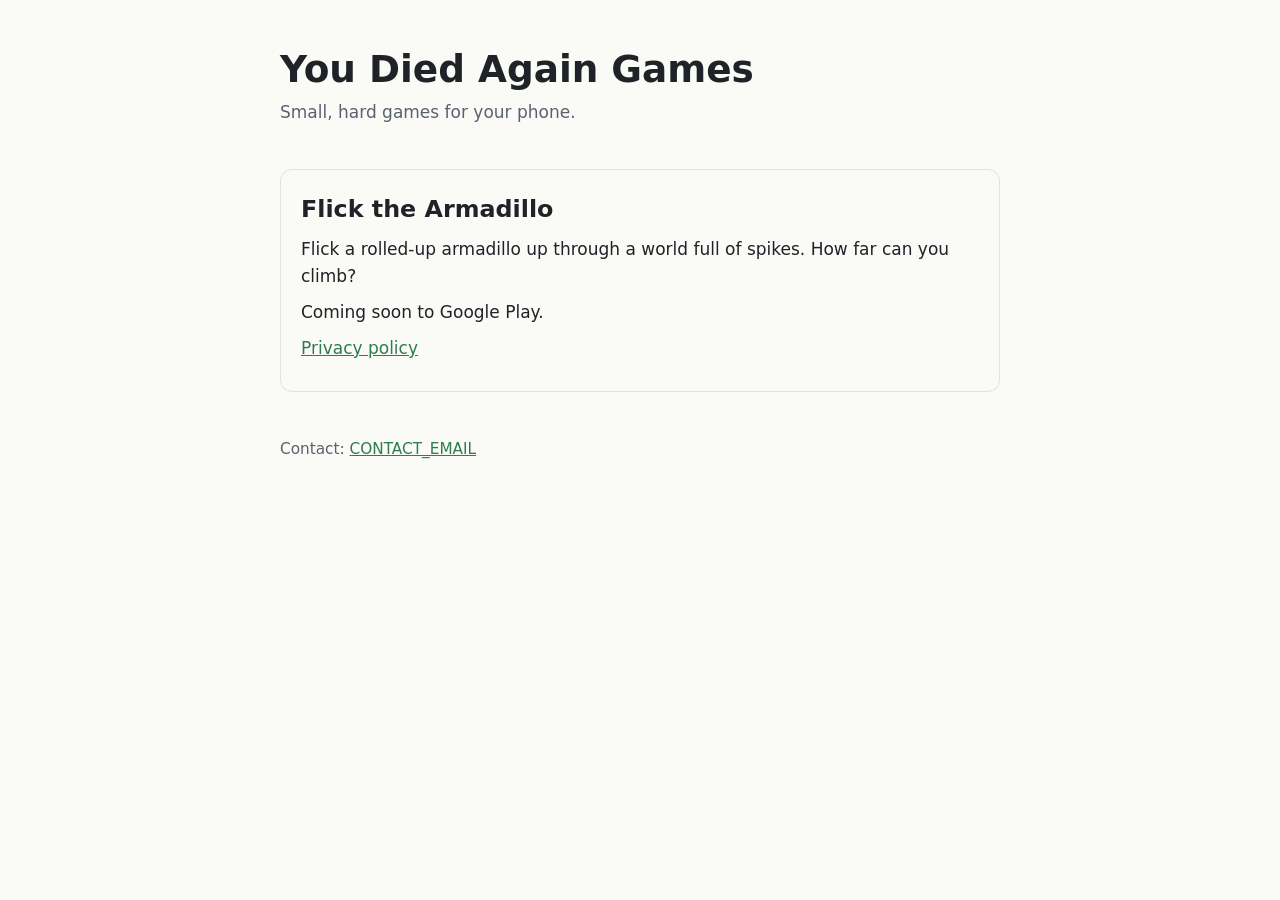
==== index.html @ 6302edcc "Add files via upload" ====
<!doctype html>
<html lang="en-GB">
<head>
<meta charset="utf-8">
<meta name="viewport" content="width=device-width, initial-scale=1">
<title>You Died Again Games</title>
<style>
  :root { --bg: #fafaf7; --text: #1f2328; --muted: #5a6270; --accent: #2f7d4f; --line: #e3e3dc; }
  @media (prefers-color-scheme: dark) {
    :root { --bg: #15181d; --text: #e6e8eb; --muted: #a0a8b4; --accent: #6cc58f; --line: #2a2f37; }
  }
  body { margin: 0; background: var(--bg); color: var(--text); font: 17px/1.6 system-ui, -apple-system, "Segoe UI", Roboto, sans-serif; }
  main { max-width: 720px; margin: 0 auto; padding: 48px 16px 64px; }
  h1 { font-size: 2.2em; line-height: 1.15; margin: 0 0 8px; }
  h2 { font-size: 1.4em; margin: 0 0 4px; }
  .tagline { color: var(--muted); margin: 0 0 2.5em; }
  .game { border: 1px solid var(--line); border-radius: 12px; padding: 20px; }
  .game p { margin: 0.5em 0; }
  a { color: var(--accent); }
  footer { margin-top: 3em; color: var(--muted); font-size: 0.9em; }
</style>
</head>
<body>
<main>
<h1>You Died Again Games</h1>
<p class="tagline">Small, hard games for your phone.</p>

<section class="game">
  <h2>Flick the Armadillo</h2>
  <p>Flick a rolled-up armadillo up through a world full of spikes. How far can you climb?</p>
  <p>Coming soon to Google Play.</p>
  <p><a href="privacy.html">Privacy policy</a></p>
</section>

<footer>Contact: <a href="mailto:CONTACT_EMAIL">CONTACT_EMAIL</a></footer>
</main>
</body>
</html>
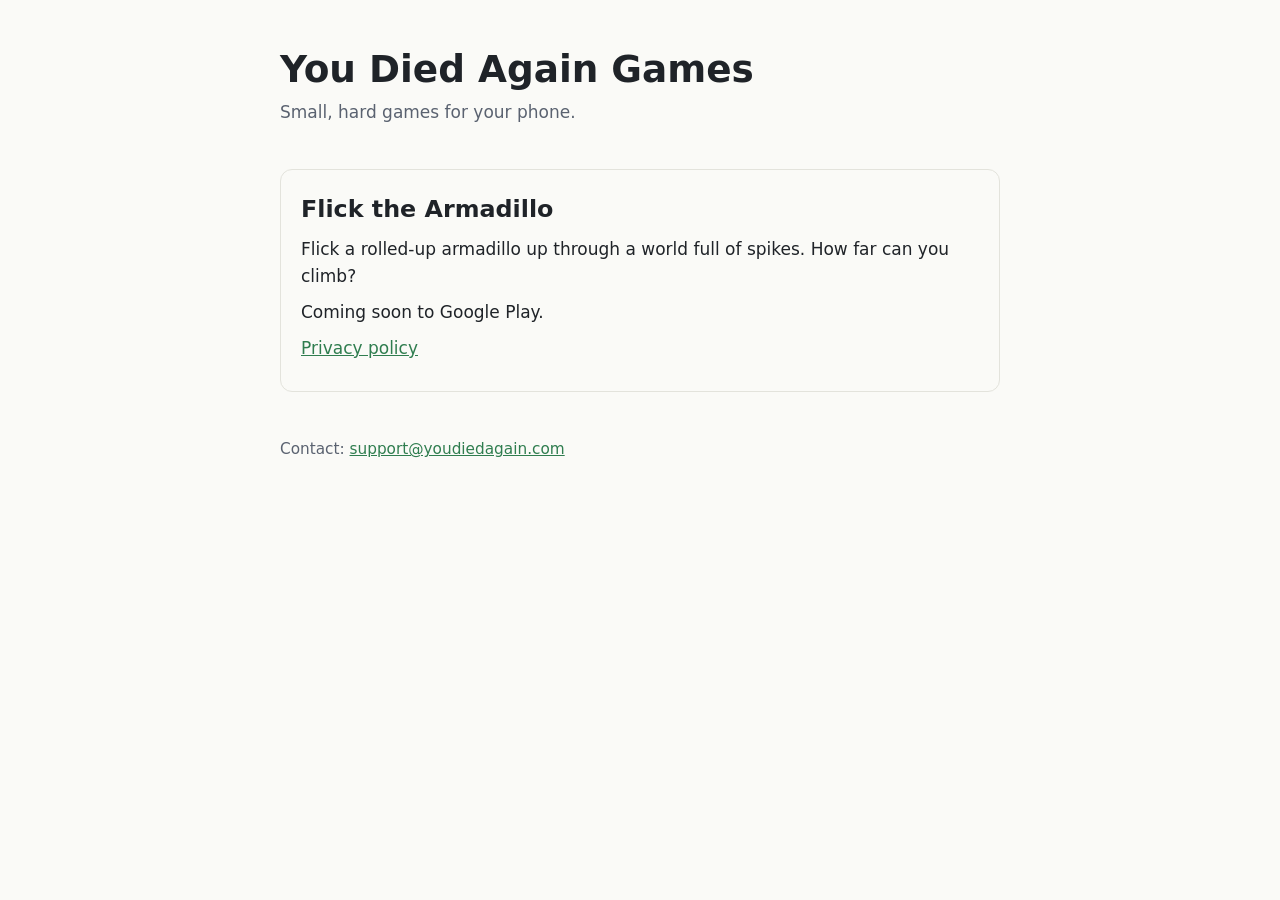
==== commit 24020a30: "Add files via upload" ====
--- a/index.html
+++ b/index.html
@@ -32,7 +32,7 @@
   <p><a href="privacy.html">Privacy policy</a></p>
 </section>
 
-<footer>Contact: <a href="mailto:CONTACT_EMAIL">CONTACT_EMAIL</a></footer>
+<footer>Contact: <a href="mailto:support@youdiedagain.com">support@youdiedagain.com</a></footer>
 </main>
 </body>
 </html>
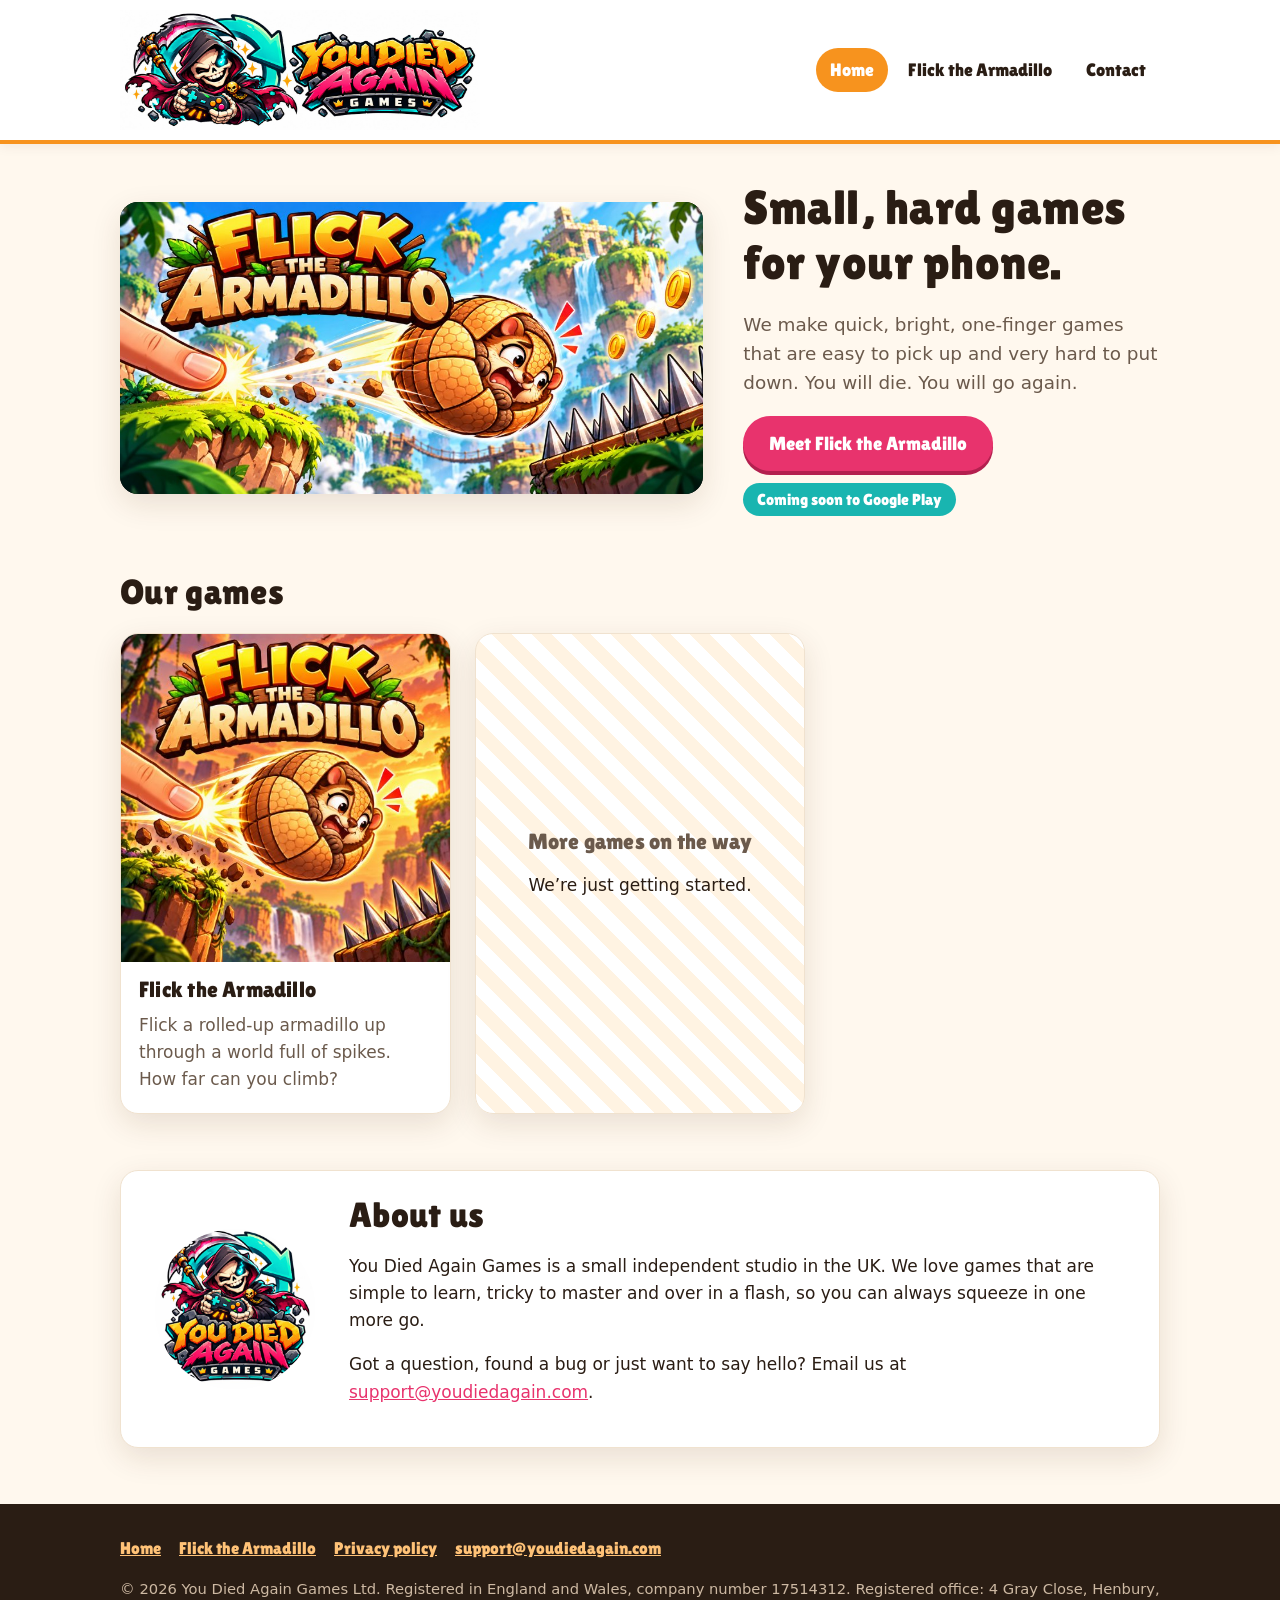
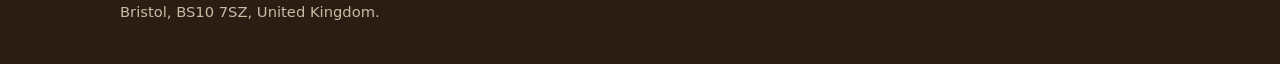
==== commit f21d378b: "Add files via upload" ====
--- a/index.html
+++ b/index.html
@@ -3,36 +3,92 @@
 <head>
 <meta charset="utf-8">
 <meta name="viewport" content="width=device-width, initial-scale=1">
-<title>You Died Again Games</title>
-<style>
-  :root { --bg: #fafaf7; --text: #1f2328; --muted: #5a6270; --accent: #2f7d4f; --line: #e3e3dc; }
-  @media (prefers-color-scheme: dark) {
-    :root { --bg: #15181d; --text: #e6e8eb; --muted: #a0a8b4; --accent: #6cc58f; --line: #2a2f37; }
-  }
-  body { margin: 0; background: var(--bg); color: var(--text); font: 17px/1.6 system-ui, -apple-system, "Segoe UI", Roboto, sans-serif; }
-  main { max-width: 720px; margin: 0 auto; padding: 48px 16px 64px; }
-  h1 { font-size: 2.2em; line-height: 1.15; margin: 0 0 8px; }
-  h2 { font-size: 1.4em; margin: 0 0 4px; }
-  .tagline { color: var(--muted); margin: 0 0 2.5em; }
-  .game { border: 1px solid var(--line); border-radius: 12px; padding: 20px; }
-  .game p { margin: 0.5em 0; }
-  a { color: var(--accent); }
-  footer { margin-top: 3em; color: var(--muted); font-size: 0.9em; }
-</style>
+<title>You Died Again Games – small, hard games for your phone</title>
+<meta name="description" content="You Died Again Games is a small independent UK studio making quick, bright, one-finger mobile games. Our first game, Flick the Armadillo, is coming soon to Google Play.">
+<link rel="icon" type="image/png" href="assets/img/favicon-64.png">
+<link rel="apple-touch-icon" href="assets/img/apple-touch-icon.png">
+<link rel="stylesheet" href="assets/styles.css">
+<meta property="og:type" content="website">
+<meta property="og:title" content="You Died Again Games">
+<meta property="og:description" content="Small, hard games for your phone. Our first game, Flick the Armadillo, is coming soon.">
+<meta property="og:image" content="https://youdiedagain.com/assets/img/flick-banner-1.jpg">
+<meta property="og:url" content="https://youdiedagain.com/">
+<meta name="twitter:card" content="summary_large_image">
 </head>
 <body>
+
+<header class="site-header">
+  <div class="wrap">
+    <a class="brand" href="index.html"><img src="assets/img/logo-wide.jpg" alt="You Died Again Games" width="1200" height="400"></a>
+    <nav class="nav" aria-label="Main">
+      <a href="index.html" aria-current="page">Home</a>
+      <a href="flick-the-armadillo/">Flick the Armadillo</a>
+      <a href="mailto:support@youdiedagain.com">Contact</a>
+    </nav>
+  </div>
+</header>
+
 <main>
-<h1>You Died Again Games</h1>
-<p class="tagline">Small, hard games for your phone.</p>
+  <div class="wrap">
 
-<section class="game">
-  <h2>Flick the Armadillo</h2>
-  <p>Flick a rolled-up armadillo up through a world full of spikes. How far can you climb?</p>
-  <p>Coming soon to Google Play.</p>
-  <p><a href="privacy.html">Privacy policy</a></p>
-</section>
+    <section class="hero">
+      <a class="hero-image" href="flick-the-armadillo/">
+        <img src="assets/img/flick-banner-1.jpg" alt="Flick the Armadillo: a rolled-up armadillo flicked through the air towards a row of spikes" width="1024" height="512">
+      </a>
+      <div class="hero-text">
+        <h1>Small, hard games for your phone.</h1>
+        <p>We make quick, bright, one-finger games that are easy to pick up and very hard to put down. You will die. You will go again.</p>
+        <div class="hero-actions">
+          <a class="btn" href="flick-the-armadillo/">Meet Flick the Armadillo</a>
+          <span class="pill">Coming soon to Google Play</span>
+        </div>
+      </div>
+    </section>
 
-<footer>Contact: <a href="mailto:support@youdiedagain.com">support@youdiedagain.com</a></footer>
+    <section class="section" id="games">
+      <h2>Our games</h2>
+      <div class="games">
+        <a class="card game-card" href="flick-the-armadillo/">
+          <img src="assets/img/flick-square.jpg" alt="Flick the Armadillo" width="512" height="512">
+          <div class="body">
+            <h3>Flick the Armadillo</h3>
+            <p>Flick a rolled-up armadillo up through a world full of spikes. How far can you climb?</p>
+          </div>
+        </a>
+        <div class="card coming-card">
+          <div>
+            <h3>More games on the way</h3>
+            <p>We’re just getting started.</p>
+          </div>
+        </div>
+      </div>
+    </section>
+
+    <section class="section" id="about">
+      <div class="card about">
+        <img src="assets/img/studio-logo.jpg" alt="" width="512" height="512">
+        <div>
+          <h2>About us</h2>
+          <p>You Died Again Games is a small independent studio in the UK. We love games that are simple to learn, tricky to master and over in a flash, so you can always squeeze in one more go.</p>
+          <p>Got a question, found a bug or just want to say hello? Email us at <a href="mailto:support@youdiedagain.com">support@youdiedagain.com</a>.</p>
+        </div>
+      </div>
+    </section>
+
+  </div>
 </main>
+
+<footer class="site-footer">
+  <div class="wrap">
+    <div class="links">
+      <a href="index.html">Home</a>
+      <a href="flick-the-armadillo/">Flick the Armadillo</a>
+      <a href="privacy.html">Privacy policy</a>
+      <a href="mailto:support@youdiedagain.com">support@youdiedagain.com</a>
+    </div>
+    <p class="legal">© 2026 You Died Again Games Ltd. Registered in England and Wales, company number 17514312. Registered office: 4 Gray Close, Henbury, Bristol, BS10 7SZ, United Kingdom.</p>
+  </div>
+</footer>
+
 </body>
 </html>
--- a/assets/styles.css
+++ b/assets/styles.css
@@ -0,0 +1,208 @@
+/* You Died Again Games — shared styles for every page. */
+
+@font-face {
+  font-family: "Lilita One";
+  src: url("fonts/LilitaOne-latin.woff2") format("woff2");
+  font-weight: 400;
+  font-style: normal;
+  font-display: swap;
+}
+
+:root {
+  --bg: #fff8ee;          /* warm off-white page */
+  --surface: #ffffff;
+  --text: #2a1d14;        /* dark brown, like the game's lettering */
+  --muted: #6b5a4c;
+  --line: #f0e2cf;
+  --orange: #f7931e;
+  --orange-dark: #d9700a;
+  --pink: #e8336d;
+  --teal: #19b5b0;
+  --shadow: 0 10px 30px rgba(74, 45, 20, 0.12);
+  --radius: 18px;
+  --heading: "Lilita One", "Arial Rounded MT Bold", "Trebuchet MS", system-ui, sans-serif;
+  --body: system-ui, -apple-system, "Segoe UI", Roboto, Helvetica, Arial, sans-serif;
+}
+
+* { box-sizing: border-box; }
+
+html { scroll-behavior: smooth; }
+
+body {
+  margin: 0;
+  background: var(--bg);
+  color: var(--text);
+  font: 17px/1.6 var(--body);
+}
+
+img { max-width: 100%; height: auto; display: block; }
+
+a { color: var(--pink); }
+a:hover { color: var(--orange-dark); }
+
+h1, h2, h3 {
+  font-family: var(--heading);
+  font-weight: 400;
+  line-height: 1.15;
+  letter-spacing: 0.01em;
+  margin: 0 0 0.4em;
+}
+h1 { font-size: clamp(2rem, 5vw, 3rem); }
+h2 { font-size: clamp(1.6rem, 3.6vw, 2.2rem); }
+h3 { font-size: 1.35rem; }
+
+.wrap { max-width: 1080px; margin: 0 auto; padding: 0 20px; }
+
+/* ---------- Header ---------- */
+
+.site-header {
+  background: #fff;                 /* matches the logo's white background */
+  border-bottom: 4px solid var(--orange);
+  box-shadow: 0 2px 12px rgba(74, 45, 20, 0.08);
+}
+.site-header .wrap {
+  display: flex;
+  align-items: center;
+  justify-content: space-between;
+  gap: 16px;
+  padding-top: 10px;
+  padding-bottom: 10px;
+}
+.brand img { height: 120px; width: auto; }
+
+.nav { display: flex; gap: 6px; flex-wrap: wrap; justify-content: flex-end; }
+.nav a {
+  font-family: var(--heading);
+  font-size: 1.1rem;
+  color: var(--text);
+  text-decoration: none;
+  padding: 8px 14px;
+  border-radius: 999px;
+}
+.nav a:hover { background: var(--line); color: var(--text); }
+.nav a[aria-current="page"] { background: var(--orange); color: #fff; }
+
+/* ---------- Buttons ---------- */
+
+.btn {
+  display: inline-block;
+  font-family: var(--heading);
+  font-size: 1.2rem;
+  text-decoration: none;
+  color: #fff;
+  background: var(--pink);
+  padding: 12px 26px;
+  border-radius: 999px;
+  box-shadow: 0 4px 0 #b3204f;
+  transition: transform 0.08s ease, box-shadow 0.08s ease;
+}
+.btn:hover { color: #fff; transform: translateY(-1px); box-shadow: 0 5px 0 #b3204f; }
+.btn:active { transform: translateY(3px); box-shadow: 0 1px 0 #b3204f; }
+.btn.secondary { background: var(--teal); box-shadow: 0 4px 0 #0f7f7b; }
+.btn.secondary:hover { box-shadow: 0 5px 0 #0f7f7b; }
+
+.pill {
+  display: inline-block;
+  font-family: var(--heading);
+  font-size: 1rem;
+  background: var(--teal);
+  color: #fff;
+  padding: 4px 14px;
+  border-radius: 999px;
+}
+
+/* ---------- Sections ---------- */
+
+main { padding: 36px 0 56px; }
+
+.hero {
+  display: grid;
+  gap: 24px;
+  align-items: center;
+}
+.hero-image {
+  border-radius: var(--radius);
+  overflow: hidden;
+  box-shadow: var(--shadow);
+  background: #000;
+}
+.hero-image img { width: 100%; aspect-ratio: 2 / 1; object-fit: cover; }
+.hero-text p { font-size: 1.15rem; color: var(--muted); margin: 0 0 18px; }
+.hero-actions { display: flex; gap: 12px; flex-wrap: wrap; align-items: center; }
+
+@media (min-width: 900px) {
+  .hero { grid-template-columns: 1.4fr 1fr; gap: 40px; }
+}
+
+.section { margin-top: 56px; }
+.section > .intro { color: var(--muted); max-width: 680px; }
+
+.card {
+  background: var(--surface);
+  border: 1px solid var(--line);
+  border-radius: var(--radius);
+  box-shadow: var(--shadow);
+  overflow: hidden;
+}
+
+.games { display: grid; gap: 24px; grid-template-columns: repeat(auto-fill, minmax(260px, 1fr)); margin-top: 20px; }
+.game-card { text-decoration: none; color: inherit; display: flex; flex-direction: column; transition: transform 0.12s ease; }
+.game-card:hover { transform: translateY(-4px); color: inherit; }
+.game-card img { aspect-ratio: 1 / 1; object-fit: cover; }
+.game-card .body { padding: 16px 18px 20px; }
+.game-card p { margin: 6px 0 0; color: var(--muted); }
+
+.coming-card {
+  display: flex;
+  align-items: center;
+  justify-content: center;
+  text-align: center;
+  min-height: 260px;
+  padding: 24px;
+  background: repeating-linear-gradient(45deg, #fff, #fff 14px, #fff3e2 14px, #fff3e2 28px);
+}
+.coming-card h3 { color: var(--muted); }
+
+.features { display: grid; gap: 18px; grid-template-columns: repeat(auto-fill, minmax(230px, 1fr)); margin-top: 20px; }
+.feature { padding: 20px; }
+.feature .icon { font-size: 1.8rem; line-height: 1; margin-bottom: 8px; }
+.feature p { margin: 0; color: var(--muted); }
+
+.about { display: grid; gap: 24px; align-items: center; padding: 24px; }
+.about img { width: 160px; border-radius: 50%; margin: 0 auto; }
+@media (min-width: 700px) { .about { grid-template-columns: 180px 1fr; } }
+
+.gallery { display: grid; gap: 18px; grid-template-columns: repeat(auto-fit, minmax(300px, 1fr)); margin-top: 20px; }
+.gallery img { border-radius: var(--radius); box-shadow: var(--shadow); aspect-ratio: 2 / 1; object-fit: cover; width: 100%; }
+
+/* ---------- Long text pages (privacy) ---------- */
+
+.prose { max-width: 760px; }
+.prose h2 { margin-top: 1.6em; padding-top: 0.6em; border-top: 2px dashed var(--line); }
+.prose .meta { color: var(--muted); margin-top: -0.2em; }
+.prose table { border-collapse: collapse; width: 100%; margin: 0.5em 0; font-size: 0.95em; background: var(--surface); }
+.prose th, .prose td { text-align: left; vertical-align: top; padding: 8px 10px; border: 1px solid var(--line); }
+.prose li { margin: 0.3em 0; }
+
+/* ---------- Footer ---------- */
+
+.site-footer {
+  background: var(--text);
+  color: #f3e6d6;
+  padding: 32px 0 40px;
+  font-size: 0.92rem;
+}
+.site-footer a { color: #ffc277; }
+.site-footer a:hover { color: #fff; }
+.site-footer .links { display: flex; gap: 18px; flex-wrap: wrap; margin-bottom: 14px; font-family: var(--heading); font-size: 1.05rem; }
+.site-footer .legal { color: #cdb9a3; margin: 0; }
+
+/* ---------- Small screens ---------- */
+
+@media (max-width: 640px) {
+  .site-header .wrap { flex-direction: column; }
+  .brand img { height: 84px; }
+  .nav { justify-content: center; gap: 2px; }
+  .nav a { font-size: 1rem; padding: 6px 10px; }
+  body { font-size: 16px; }
+}
